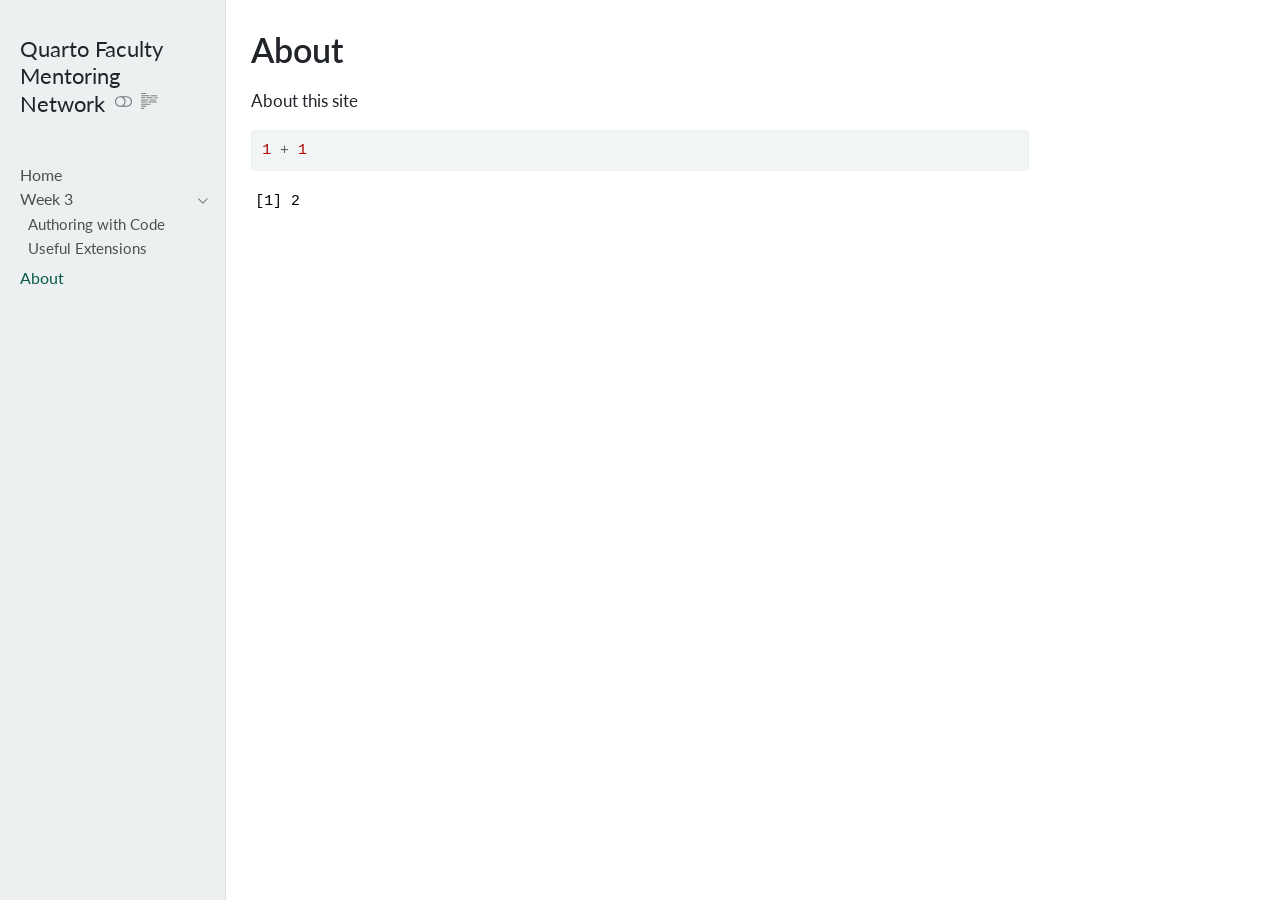
==== about.html @ bd03c97f "Built site for gh-pages" ====
<!DOCTYPE html>
<html xmlns="http://www.w3.org/1999/xhtml" lang="en" xml:lang="en"><head>

<meta charset="utf-8">
<meta name="generator" content="quarto-1.8.27">

<meta name="viewport" content="width=device-width, initial-scale=1.0, user-scalable=yes">


<title>About – Quarto Faculty Mentoring Network</title>
<style>
code{white-space: pre-wrap;}
span.smallcaps{font-variant: small-caps;}
div.columns{display: flex; gap: min(4vw, 1.5em);}
div.column{flex: auto; overflow-x: auto;}
div.hanging-indent{margin-left: 1.5em; text-indent: -1.5em;}
ul.task-list{list-style: none;}
ul.task-list li input[type="checkbox"] {
  width: 0.8em;
  margin: 0 0.8em 0.2em -1em; /* quarto-specific, see https://github.com/quarto-dev/quarto-cli/issues/4556 */ 
  vertical-align: middle;
}
/* CSS for syntax highlighting */
html { -webkit-text-size-adjust: 100%; }
pre > code.sourceCode { white-space: pre; position: relative; }
pre > code.sourceCode > span { display: inline-block; line-height: 1.25; }
pre > code.sourceCode > span:empty { height: 1.2em; }
.sourceCode { overflow: visible; }
code.sourceCode > span { color: inherit; text-decoration: inherit; }
div.sourceCode { margin: 1em 0; }
pre.sourceCode { margin: 0; }
@media screen {
div.sourceCode { overflow: auto; }
}
@media print {
pre > code.sourceCode { white-space: pre-wrap; }
pre > code.sourceCode > span { text-indent: -5em; padding-left: 5em; }
}
pre.numberSource code
  { counter-reset: source-line 0; }
pre.numberSource code > span
  { position: relative; left: -4em; counter-increment: source-line; }
pre.numberSource code > span > a:first-child::before
  { content: counter(source-line);
    position: relative; left: -1em; text-align: right; vertical-align: baseline;
    border: none; display: inline-block;
    -webkit-touch-callout: none; -webkit-user-select: none;
    -khtml-user-select: none; -moz-user-select: none;
    -ms-user-select: none; user-select: none;
    padding: 0 4px; width: 4em;
  }
pre.numberSource { margin-left: 3em;  padding-left: 4px; }
div.sourceCode
  {   }
@media screen {
pre > code.sourceCode > span > a:first-child::before { text-decoration: underline; }
}
</style>


<script src="site_libs/quarto-nav/quarto-nav.js"></script>
<script src="site_libs/quarto-nav/headroom.min.js"></script>
<script src="site_libs/clipboard/clipboard.min.js"></script>
<script src="site_libs/quarto-search/autocomplete.umd.js"></script>
<script src="site_libs/quarto-search/fuse.min.js"></script>
<script src="site_libs/quarto-search/quarto-search.js"></script>
<meta name="quarto:offset" content="./">
<script src="site_libs/quarto-html/quarto.js" type="module"></script>
<script src="site_libs/quarto-html/tabsets/tabsets.js" type="module"></script>
<script src="site_libs/quarto-html/axe/axe-check.js" type="module"></script>
<script src="site_libs/quarto-html/popper.min.js"></script>
<script src="site_libs/quarto-html/tippy.umd.min.js"></script>
<script src="site_libs/quarto-html/anchor.min.js"></script>
<link href="site_libs/quarto-html/tippy.css" rel="stylesheet">
<link href="site_libs/quarto-html/quarto-syntax-highlighting-ed96de9b727972fe78a7b5d16c58bf87.css" rel="stylesheet" class="quarto-color-scheme" id="quarto-text-highlighting-styles">
<link href="site_libs/quarto-html/quarto-syntax-highlighting-dark-4d9afe2b8d18ee9fa5d0d57b5ed4214d.css" rel="stylesheet" class="quarto-color-scheme quarto-color-alternate" id="quarto-text-highlighting-styles">
<script src="site_libs/bootstrap/bootstrap.min.js"></script>
<link href="site_libs/bootstrap/bootstrap-icons.css" rel="stylesheet">
<link href="site_libs/bootstrap/bootstrap-4d8b594121dd52e54118692cc759f5c0.min.css" rel="stylesheet" append-hash="true" class="quarto-color-scheme" id="quarto-bootstrap" data-mode="light">
<link href="site_libs/bootstrap/bootstrap-dark-567b30ad711c8693efb6495feb883fb3.min.css" rel="stylesheet" append-hash="true" class="quarto-color-scheme quarto-color-alternate" id="quarto-bootstrap" data-mode="dark">
<script id="quarto-search-options" type="application/json">{
  "location": "sidebar",
  "copy-button": false,
  "collapse-after": 3,
  "panel-placement": "start",
  "type": "textbox",
  "limit": 50,
  "keyboard-shortcut": [
    "f",
    "/",
    "s"
  ],
  "show-item-context": false,
  "language": {
    "search-no-results-text": "No results",
    "search-matching-documents-text": "matching documents",
    "search-copy-link-title": "Copy link to search",
    "search-hide-matches-text": "Hide additional matches",
    "search-more-match-text": "more match in this document",
    "search-more-matches-text": "more matches in this document",
    "search-clear-button-title": "Clear",
    "search-text-placeholder": "",
    "search-detached-cancel-button-title": "Cancel",
    "search-submit-button-title": "Submit",
    "search-label": "Search"
  }
}</script>


<link rel="stylesheet" href="styles.css">
</head>

<body class="nav-sidebar docked quarto-dark"><script id="quarto-html-before-body" type="application/javascript">
    const toggleBodyColorMode = (bsSheetEl) => {
      const mode = bsSheetEl.getAttribute("data-mode");
      const bodyEl = window.document.querySelector("body");
      if (mode === "dark") {
        bodyEl.classList.add("quarto-dark");
        bodyEl.classList.remove("quarto-light");
      } else {
        bodyEl.classList.add("quarto-light");
        bodyEl.classList.remove("quarto-dark");
      }
    }
    const toggleBodyColorPrimary = () => {
      const bsSheetEl = window.document.querySelector("link#quarto-bootstrap:not([rel=disabled-stylesheet])");
      if (bsSheetEl) {
        toggleBodyColorMode(bsSheetEl);
      }
    }
    const setColorSchemeToggle = (alternate) => {
      const toggles = window.document.querySelectorAll('.quarto-color-scheme-toggle');
      for (let i=0; i < toggles.length; i++) {
        const toggle = toggles[i];
        if (toggle) {
          if (alternate) {
            toggle.classList.add("alternate");
          } else {
            toggle.classList.remove("alternate");
          }
        }
      }
    };
    const toggleColorMode = (alternate) => {
      // Switch the stylesheets
      const primaryStylesheets = window.document.querySelectorAll('link.quarto-color-scheme:not(.quarto-color-alternate)');
      const alternateStylesheets = window.document.querySelectorAll('link.quarto-color-scheme.quarto-color-alternate');
      manageTransitions('#quarto-margin-sidebar .nav-link', false);
      if (alternate) {
        // note: dark is layered on light, we don't disable primary!
        enableStylesheet(alternateStylesheets);
        for (const sheetNode of alternateStylesheets) {
          if (sheetNode.id === "quarto-bootstrap") {
            toggleBodyColorMode(sheetNode);
          }
        }
      } else {
        disableStylesheet(alternateStylesheets);
        enableStylesheet(primaryStylesheets)
        toggleBodyColorPrimary();
      }
      manageTransitions('#quarto-margin-sidebar .nav-link', true);
      // Switch the toggles
      setColorSchemeToggle(alternate)
      // Hack to workaround the fact that safari doesn't
      // properly recolor the scrollbar when toggling (#1455)
      if (navigator.userAgent.indexOf('Safari') > 0 && navigator.userAgent.indexOf('Chrome') == -1) {
        manageTransitions("body", false);
        window.scrollTo(0, 1);
        setTimeout(() => {
          window.scrollTo(0, 0);
          manageTransitions("body", true);
        }, 40);
      }
    }
    const disableStylesheet = (stylesheets) => {
      for (let i=0; i < stylesheets.length; i++) {
        const stylesheet = stylesheets[i];
        stylesheet.rel = 'disabled-stylesheet';
      }
    }
    const enableStylesheet = (stylesheets) => {
      for (let i=0; i < stylesheets.length; i++) {
        const stylesheet = stylesheets[i];
        if(stylesheet.rel !== 'stylesheet') { // for Chrome, which will still FOUC without this check
          stylesheet.rel = 'stylesheet';
        }
      }
    }
    const manageTransitions = (selector, allowTransitions) => {
      const els = window.document.querySelectorAll(selector);
      for (let i=0; i < els.length; i++) {
        const el = els[i];
        if (allowTransitions) {
          el.classList.remove('notransition');
        } else {
          el.classList.add('notransition');
        }
      }
    }
    const isFileUrl = () => {
      return window.location.protocol === 'file:';
    }
    const hasAlternateSentinel = () => {
      let styleSentinel = getColorSchemeSentinel();
      if (styleSentinel !== null) {
        return styleSentinel === "alternate";
      } else {
        return false;
      }
    }
    const setStyleSentinel = (alternate) => {
      const value = alternate ? "alternate" : "default";
      if (!isFileUrl()) {
        window.localStorage.setItem("quarto-color-scheme", value);
      } else {
        localAlternateSentinel = value;
      }
    }
    const getColorSchemeSentinel = () => {
      if (!isFileUrl()) {
        const storageValue = window.localStorage.getItem("quarto-color-scheme");
        return storageValue != null ? storageValue : localAlternateSentinel;
      } else {
        return localAlternateSentinel;
      }
    }
    const toggleGiscusIfUsed = (isAlternate, darkModeDefault) => {
      const baseTheme = document.querySelector('#giscus-base-theme')?.value ?? 'light';
      const alternateTheme = document.querySelector('#giscus-alt-theme')?.value ?? 'dark';
      let newTheme = '';
      if(authorPrefersDark) {
        newTheme = isAlternate ? baseTheme : alternateTheme;
      } else {
        newTheme = isAlternate ? alternateTheme : baseTheme;
      }
      const changeGiscusTheme = () => {
        // From: https://github.com/giscus/giscus/issues/336
        const sendMessage = (message) => {
          const iframe = document.querySelector('iframe.giscus-frame');
          if (!iframe) return;
          iframe.contentWindow.postMessage({ giscus: message }, 'https://giscus.app');
        }
        sendMessage({
          setConfig: {
            theme: newTheme
          }
        });
      }
      const isGiscussLoaded = window.document.querySelector('iframe.giscus-frame') !== null;
      if (isGiscussLoaded) {
        changeGiscusTheme();
      }
    };
    const authorPrefersDark = true;
    const queryPrefersDark = window.matchMedia('(prefers-color-scheme: dark)');
    const darkModeDefault = queryPrefersDark.matches;
    let localAlternateSentinel = darkModeDefault ? 'alternate' : 'default';
    // Dark / light mode switch
    window.quartoToggleColorScheme = () => {
      // Read the current dark / light value
      let toAlternate = !hasAlternateSentinel();
      toggleColorMode(toAlternate);
      setStyleSentinel(toAlternate);
      toggleGiscusIfUsed(toAlternate, darkModeDefault);
      window.dispatchEvent(new Event('resize'));
    };
    queryPrefersDark.addEventListener("change", e => {
      if(window.localStorage.getItem("quarto-color-scheme") !== null)
        return;
      const alternate = e.matches
      toggleColorMode(alternate);
      localAlternateSentinel = e.matches ? 'alternate' : 'default'; // this is used alongside local storage!
      toggleGiscusIfUsed(alternate, darkModeDefault);
    });
    // Switch to dark mode if need be
    if (hasAlternateSentinel()) {
      toggleColorMode(true);
    } else {
      toggleColorMode(false);
    }
  </script>

<div id="quarto-search-results"></div>
  <header id="quarto-header" class="headroom fixed-top">
  <nav class="quarto-secondary-nav">
    <div class="container-fluid d-flex">
      <button type="button" class="quarto-btn-toggle btn" data-bs-toggle="collapse" role="button" data-bs-target=".quarto-sidebar-collapse-item" aria-controls="quarto-sidebar" aria-expanded="false" aria-label="Toggle sidebar navigation" onclick="if (window.quartoToggleHeadroom) { window.quartoToggleHeadroom(); }">
        <i class="bi bi-layout-text-sidebar-reverse"></i>
      </button>
        <nav class="quarto-page-breadcrumbs" aria-label="breadcrumb"><ol class="breadcrumb"><li class="breadcrumb-item"><a href="./about.html">About</a></li></ol></nav>
        <a class="flex-grow-1" role="navigation" data-bs-toggle="collapse" data-bs-target=".quarto-sidebar-collapse-item" aria-controls="quarto-sidebar" aria-expanded="false" aria-label="Toggle sidebar navigation" onclick="if (window.quartoToggleHeadroom) { window.quartoToggleHeadroom(); }">      
        </a>
      <button type="button" class="btn quarto-search-button" aria-label="Search" onclick="window.quartoOpenSearch();">
        <i class="bi bi-search"></i>
      </button>
    </div>
  </nav>
</header>
<!-- content -->
<div id="quarto-content" class="quarto-container page-columns page-rows-contents page-layout-article">
<!-- sidebar -->
  <nav id="quarto-sidebar" class="sidebar collapse collapse-horizontal quarto-sidebar-collapse-item sidebar-navigation docked overflow-auto">
    <div class="pt-lg-2 mt-2 text-left sidebar-header">
    <div class="sidebar-title mb-0 py-0">
      <a href="./">Quarto Faculty Mentoring Network</a> 
        <div class="sidebar-tools-main">
  <a href="" class="quarto-color-scheme-toggle quarto-navigation-tool  px-1" onclick="window.quartoToggleColorScheme(); return false;" title="Toggle dark mode"><i class="bi"></i></a>
  <a href="" class="quarto-reader-toggle quarto-navigation-tool px-1" onclick="window.quartoToggleReader(); return false;" title="Toggle reader mode">
  <div class="quarto-reader-toggle-btn">
  <i class="bi"></i>
  </div>
</a>
</div>
    </div>
      </div>
        <div class="mt-2 flex-shrink-0 align-items-center">
        <div class="sidebar-search">
        <div id="quarto-search" class="" title="Search"></div>
        </div>
        </div>
    <div class="sidebar-menu-container"> 
    <ul class="list-unstyled mt-1">
        <li class="sidebar-item">
  <div class="sidebar-item-container"> 
  <a href="./index.html" class="sidebar-item-text sidebar-link">
 <span class="menu-text">Home</span></a>
  </div>
</li>
        <li class="sidebar-item sidebar-item-section">
      <div class="sidebar-item-container"> 
            <a class="sidebar-item-text sidebar-link text-start" data-bs-toggle="collapse" data-bs-target="#quarto-sidebar-section-1" role="navigation" aria-expanded="true">
 <span class="menu-text">Week 3</span></a>
          <a class="sidebar-item-toggle text-start" data-bs-toggle="collapse" data-bs-target="#quarto-sidebar-section-1" role="navigation" aria-expanded="true" aria-label="Toggle section">
            <i class="bi bi-chevron-right ms-2"></i>
          </a> 
      </div>
      <ul id="quarto-sidebar-section-1" class="collapse list-unstyled sidebar-section depth1 show">  
          <li class="sidebar-item">
  <div class="sidebar-item-container"> 
  <a href="./authoring_code.html" class="sidebar-item-text sidebar-link">
 <span class="menu-text">Authoring with Code</span></a>
  </div>
</li>
          <li class="sidebar-item">
  <div class="sidebar-item-container"> 
  <a href="./extensions.html" class="sidebar-item-text sidebar-link">
 <span class="menu-text">Useful Extensions</span></a>
  </div>
</li>
      </ul>
  </li>
        <li class="sidebar-item">
  <div class="sidebar-item-container"> 
  <a href="./about.html" class="sidebar-item-text sidebar-link active">
 <span class="menu-text">About</span></a>
  </div>
</li>
    </ul>
    </div>
</nav>
<div id="quarto-sidebar-glass" class="quarto-sidebar-collapse-item" data-bs-toggle="collapse" data-bs-target=".quarto-sidebar-collapse-item"></div>
<!-- margin-sidebar -->
    <div id="quarto-margin-sidebar" class="sidebar margin-sidebar zindex-bottom">
        
    </div>
<!-- main -->
<main class="content" id="quarto-document-content">


<header id="title-block-header" class="quarto-title-block default">
<div class="quarto-title">
<h1 class="title">About</h1>
</div>



<div class="quarto-title-meta">

    
  
    
  </div>
  


</header>


<p>About this site</p>
<div class="cell">
<div class="code-copy-outer-scaffold"><div class="sourceCode cell-code" id="cb1"><pre class="sourceCode r code-with-copy"><code class="sourceCode r"><span id="cb1-1"><a href="#cb1-1" aria-hidden="true" tabindex="-1"></a><span class="dv">1</span> <span class="sc">+</span> <span class="dv">1</span></span></code></pre></div><button title="Copy to Clipboard" class="code-copy-button"><i class="bi"></i></button></div>
<div class="cell-output cell-output-stdout">
<pre><code>[1] 2</code></pre>
</div>
</div>



</main> <!-- /main -->
<script id="quarto-html-after-body" type="application/javascript">
  window.document.addEventListener("DOMContentLoaded", function (event) {
    // Ensure there is a toggle, if there isn't float one in the top right
    if (window.document.querySelector('.quarto-color-scheme-toggle') === null) {
      const a = window.document.createElement('a');
      a.classList.add('top-right');
      a.classList.add('quarto-color-scheme-toggle');
      a.href = "";
      a.onclick = function() { try { window.quartoToggleColorScheme(); } catch {} return false; };
      const i = window.document.createElement("i");
      i.classList.add('bi');
      a.appendChild(i);
      window.document.body.appendChild(a);
    }
    setColorSchemeToggle(hasAlternateSentinel())
    const icon = "";
    const anchorJS = new window.AnchorJS();
    anchorJS.options = {
      placement: 'right',
      icon: icon
    };
    anchorJS.add('.anchored');
    const isCodeAnnotation = (el) => {
      for (const clz of el.classList) {
        if (clz.startsWith('code-annotation-')) {                     
          return true;
        }
      }
      return false;
    }
    const onCopySuccess = function(e) {
      // button target
      const button = e.trigger;
      // don't keep focus
      button.blur();
      // flash "checked"
      button.classList.add('code-copy-button-checked');
      var currentTitle = button.getAttribute("title");
      button.setAttribute("title", "Copied!");
      let tooltip;
      if (window.bootstrap) {
        button.setAttribute("data-bs-toggle", "tooltip");
        button.setAttribute("data-bs-placement", "left");
        button.setAttribute("data-bs-title", "Copied!");
        tooltip = new bootstrap.Tooltip(button, 
          { trigger: "manual", 
            customClass: "code-copy-button-tooltip",
            offset: [0, -8]});
        tooltip.show();    
      }
      setTimeout(function() {
        if (tooltip) {
          tooltip.hide();
          button.removeAttribute("data-bs-title");
          button.removeAttribute("data-bs-toggle");
          button.removeAttribute("data-bs-placement");
        }
        button.setAttribute("title", currentTitle);
        button.classList.remove('code-copy-button-checked');
      }, 1000);
      // clear code selection
      e.clearSelection();
    }
    const getTextToCopy = function(trigger) {
      const outerScaffold = trigger.parentElement.cloneNode(true);
      const codeEl = outerScaffold.querySelector('code');
      for (const childEl of codeEl.children) {
        if (isCodeAnnotation(childEl)) {
          childEl.remove();
        }
      }
      return codeEl.innerText;
    }
    const clipboard = new window.ClipboardJS('.code-copy-button:not([data-in-quarto-modal])', {
      text: getTextToCopy
    });
    clipboard.on('success', onCopySuccess);
    if (window.document.getElementById('quarto-embedded-source-code-modal')) {
      const clipboardModal = new window.ClipboardJS('.code-copy-button[data-in-quarto-modal]', {
        text: getTextToCopy,
        container: window.document.getElementById('quarto-embedded-source-code-modal')
      });
      clipboardModal.on('success', onCopySuccess);
    }
      var localhostRegex = new RegExp(/^(?:http|https):\/\/localhost\:?[0-9]*\//);
      var mailtoRegex = new RegExp(/^mailto:/);
        var filterRegex = new RegExp("https:\/\/mdlama\.github\.io\/quartofmn\/");
      var isInternal = (href) => {
          return filterRegex.test(href) || localhostRegex.test(href) || mailtoRegex.test(href);
      }
      // Inspect non-navigation links and adorn them if external
     var links = window.document.querySelectorAll('a[href]:not(.nav-link):not(.navbar-brand):not(.toc-action):not(.sidebar-link):not(.sidebar-item-toggle):not(.pagination-link):not(.no-external):not([aria-hidden]):not(.dropdown-item):not(.quarto-navigation-tool):not(.about-link)');
      for (var i=0; i<links.length; i++) {
        const link = links[i];
        if (!isInternal(link.href)) {
          // undo the damage that might have been done by quarto-nav.js in the case of
          // links that we want to consider external
          if (link.dataset.originalHref !== undefined) {
            link.href = link.dataset.originalHref;
          }
        }
      }
    function tippyHover(el, contentFn, onTriggerFn, onUntriggerFn) {
      const config = {
        allowHTML: true,
        maxWidth: 500,
        delay: 100,
        arrow: false,
        appendTo: function(el) {
            return el.parentElement;
        },
        interactive: true,
        interactiveBorder: 10,
        theme: 'quarto',
        placement: 'bottom-start',
      };
      if (contentFn) {
        config.content = contentFn;
      }
      if (onTriggerFn) {
        config.onTrigger = onTriggerFn;
      }
      if (onUntriggerFn) {
        config.onUntrigger = onUntriggerFn;
      }
      window.tippy(el, config); 
    }
    const noterefs = window.document.querySelectorAll('a[role="doc-noteref"]');
    for (var i=0; i<noterefs.length; i++) {
      const ref = noterefs[i];
      tippyHover(ref, function() {
        // use id or data attribute instead here
        let href = ref.getAttribute('data-footnote-href') || ref.getAttribute('href');
        try { href = new URL(href).hash; } catch {}
        const id = href.replace(/^#\/?/, "");
        const note = window.document.getElementById(id);
        if (note) {
          return note.innerHTML;
        } else {
          return "";
        }
      });
    }
    const xrefs = window.document.querySelectorAll('a.quarto-xref');
    const processXRef = (id, note) => {
      // Strip column container classes
      const stripColumnClz = (el) => {
        el.classList.remove("page-full", "page-columns");
        if (el.children) {
          for (const child of el.children) {
            stripColumnClz(child);
          }
        }
      }
      stripColumnClz(note)
      if (id === null || id.startsWith('sec-')) {
        // Special case sections, only their first couple elements
        const container = document.createElement("div");
        if (note.children && note.children.length > 2) {
          container.appendChild(note.children[0].cloneNode(true));
          for (let i = 1; i < note.children.length; i++) {
            const child = note.children[i];
            if (child.tagName === "P" && child.innerText === "") {
              continue;
            } else {
              container.appendChild(child.cloneNode(true));
              break;
            }
          }
          if (window.Quarto?.typesetMath) {
            window.Quarto.typesetMath(container);
          }
          return container.innerHTML
        } else {
          if (window.Quarto?.typesetMath) {
            window.Quarto.typesetMath(note);
          }
          return note.innerHTML;
        }
      } else {
        // Remove any anchor links if they are present
        const anchorLink = note.querySelector('a.anchorjs-link');
        if (anchorLink) {
          anchorLink.remove();
        }
        if (window.Quarto?.typesetMath) {
          window.Quarto.typesetMath(note);
        }
        if (note.classList.contains("callout")) {
          return note.outerHTML;
        } else {
          return note.innerHTML;
        }
      }
    }
    for (var i=0; i<xrefs.length; i++) {
      const xref = xrefs[i];
      tippyHover(xref, undefined, function(instance) {
        instance.disable();
        let url = xref.getAttribute('href');
        let hash = undefined; 
        if (url.startsWith('#')) {
          hash = url;
        } else {
          try { hash = new URL(url).hash; } catch {}
        }
        if (hash) {
          const id = hash.replace(/^#\/?/, "");
          const note = window.document.getElementById(id);
          if (note !== null) {
            try {
              const html = processXRef(id, note.cloneNode(true));
              instance.setContent(html);
            } finally {
              instance.enable();
              instance.show();
            }
          } else {
            // See if we can fetch this
            fetch(url.split('#')[0])
            .then(res => res.text())
            .then(html => {
              const parser = new DOMParser();
              const htmlDoc = parser.parseFromString(html, "text/html");
              const note = htmlDoc.getElementById(id);
              if (note !== null) {
                const html = processXRef(id, note);
                instance.setContent(html);
              } 
            }).finally(() => {
              instance.enable();
              instance.show();
            });
          }
        } else {
          // See if we can fetch a full url (with no hash to target)
          // This is a special case and we should probably do some content thinning / targeting
          fetch(url)
          .then(res => res.text())
          .then(html => {
            const parser = new DOMParser();
            const htmlDoc = parser.parseFromString(html, "text/html");
            const note = htmlDoc.querySelector('main.content');
            if (note !== null) {
              // This should only happen for chapter cross references
              // (since there is no id in the URL)
              // remove the first header
              if (note.children.length > 0 && note.children[0].tagName === "HEADER") {
                note.children[0].remove();
              }
              const html = processXRef(null, note);
              instance.setContent(html);
            } 
          }).finally(() => {
            instance.enable();
            instance.show();
          });
        }
      }, function(instance) {
      });
    }
        let selectedAnnoteEl;
        const selectorForAnnotation = ( cell, annotation) => {
          let cellAttr = 'data-code-cell="' + cell + '"';
          let lineAttr = 'data-code-annotation="' +  annotation + '"';
          const selector = 'span[' + cellAttr + '][' + lineAttr + ']';
          return selector;
        }
        const selectCodeLines = (annoteEl) => {
          const doc = window.document;
          const targetCell = annoteEl.getAttribute("data-target-cell");
          const targetAnnotation = annoteEl.getAttribute("data-target-annotation");
          const annoteSpan = window.document.querySelector(selectorForAnnotation(targetCell, targetAnnotation));
          const lines = annoteSpan.getAttribute("data-code-lines").split(",");
          const lineIds = lines.map((line) => {
            return targetCell + "-" + line;
          })
          let top = null;
          let height = null;
          let parent = null;
          if (lineIds.length > 0) {
              //compute the position of the single el (top and bottom and make a div)
              const el = window.document.getElementById(lineIds[0]);
              top = el.offsetTop;
              height = el.offsetHeight;
              parent = el.parentElement.parentElement;
            if (lineIds.length > 1) {
              const lastEl = window.document.getElementById(lineIds[lineIds.length - 1]);
              const bottom = lastEl.offsetTop + lastEl.offsetHeight;
              height = bottom - top;
            }
            if (top !== null && height !== null && parent !== null) {
              // cook up a div (if necessary) and position it 
              let div = window.document.getElementById("code-annotation-line-highlight");
              if (div === null) {
                div = window.document.createElement("div");
                div.setAttribute("id", "code-annotation-line-highlight");
                div.style.position = 'absolute';
                parent.appendChild(div);
              }
              div.style.top = top - 2 + "px";
              div.style.height = height + 4 + "px";
              div.style.left = 0;
              let gutterDiv = window.document.getElementById("code-annotation-line-highlight-gutter");
              if (gutterDiv === null) {
                gutterDiv = window.document.createElement("div");
                gutterDiv.setAttribute("id", "code-annotation-line-highlight-gutter");
                gutterDiv.style.position = 'absolute';
                const codeCell = window.document.getElementById(targetCell);
                const gutter = codeCell.querySelector('.code-annotation-gutter');
                gutter.appendChild(gutterDiv);
              }
              gutterDiv.style.top = top - 2 + "px";
              gutterDiv.style.height = height + 4 + "px";
            }
            selectedAnnoteEl = annoteEl;
          }
        };
        const unselectCodeLines = () => {
          const elementsIds = ["code-annotation-line-highlight", "code-annotation-line-highlight-gutter"];
          elementsIds.forEach((elId) => {
            const div = window.document.getElementById(elId);
            if (div) {
              div.remove();
            }
          });
          selectedAnnoteEl = undefined;
        };
          // Handle positioning of the toggle
      window.addEventListener(
        "resize",
        throttle(() => {
          elRect = undefined;
          if (selectedAnnoteEl) {
            selectCodeLines(selectedAnnoteEl);
          }
        }, 10)
      );
      function throttle(fn, ms) {
      let throttle = false;
      let timer;
        return (...args) => {
          if(!throttle) { // first call gets through
              fn.apply(this, args);
              throttle = true;
          } else { // all the others get throttled
              if(timer) clearTimeout(timer); // cancel #2
              timer = setTimeout(() => {
                fn.apply(this, args);
                timer = throttle = false;
              }, ms);
          }
        };
      }
        // Attach click handler to the DT
        const annoteDls = window.document.querySelectorAll('dt[data-target-cell]');
        for (const annoteDlNode of annoteDls) {
          annoteDlNode.addEventListener('click', (event) => {
            const clickedEl = event.target;
            if (clickedEl !== selectedAnnoteEl) {
              unselectCodeLines();
              const activeEl = window.document.querySelector('dt[data-target-cell].code-annotation-active');
              if (activeEl) {
                activeEl.classList.remove('code-annotation-active');
              }
              selectCodeLines(clickedEl);
              clickedEl.classList.add('code-annotation-active');
            } else {
              // Unselect the line
              unselectCodeLines();
              clickedEl.classList.remove('code-annotation-active');
            }
          });
        }
    const findCites = (el) => {
      const parentEl = el.parentElement;
      if (parentEl) {
        const cites = parentEl.dataset.cites;
        if (cites) {
          return {
            el,
            cites: cites.split(' ')
          };
        } else {
          return findCites(el.parentElement)
        }
      } else {
        return undefined;
      }
    };
    var bibliorefs = window.document.querySelectorAll('a[role="doc-biblioref"]');
    for (var i=0; i<bibliorefs.length; i++) {
      const ref = bibliorefs[i];
      const citeInfo = findCites(ref);
      if (citeInfo) {
        tippyHover(citeInfo.el, function() {
          var popup = window.document.createElement('div');
          citeInfo.cites.forEach(function(cite) {
            var citeDiv = window.document.createElement('div');
            citeDiv.classList.add('hanging-indent');
            citeDiv.classList.add('csl-entry');
            var biblioDiv = window.document.getElementById('ref-' + cite);
            if (biblioDiv) {
              citeDiv.innerHTML = biblioDiv.innerHTML;
            }
            popup.appendChild(citeDiv);
          });
          return popup.innerHTML;
        });
      }
    }
  });
  </script>
</div> <!-- /content -->




</body></html>
---- site_libs/quarto-html/tippy.css ----
.tippy-box[data-animation=fade][data-state=hidden]{opacity:0}[data-tippy-root]{max-width:calc(100vw - 10px)}.tippy-box{position:relative;background-color:#333;color:#fff;border-radius:4px;font-size:14px;line-height:1.4;white-space:normal;outline:0;transition-property:transform,visibility,opacity}.tippy-box[data-placement^=top]>.tippy-arrow{bottom:0}.tippy-box[data-placement^=top]>.tippy-arrow:before{bottom:-7px;left:0;border-width:8px 8px 0;border-top-color:initial;transform-origin:center top}.tippy-box[data-placement^=bottom]>.tippy-arrow{top:0}.tippy-box[data-placement^=bottom]>.tippy-arrow:before{top:-7px;left:0;border-width:0 8px 8px;border-bottom-color:initial;transform-origin:center bottom}.tippy-box[data-placement^=left]>.tippy-arrow{right:0}.tippy-box[data-placement^=left]>.tippy-arrow:before{border-width:8px 0 8px 8px;border-left-color:initial;right:-7px;transform-origin:center left}.tippy-box[data-placement^=right]>.tippy-arrow{left:0}.tippy-box[data-placement^=right]>.tippy-arrow:before{left:-7px;border-width:8px 8px 8px 0;border-right-color:initial;transform-origin:center right}.tippy-box[data-inertia][data-state=visible]{transition-timing-function:cubic-bezier(.54,1.5,.38,1.11)}.tippy-arrow{width:16px;height:16px;color:#333}.tippy-arrow:before{content:"";position:absolute;border-color:transparent;border-style:solid}.tippy-content{position:relative;padding:5px 9px;z-index:1}
---- site_libs/quarto-html/quarto-syntax-highlighting-ed96de9b727972fe78a7b5d16c58bf87.css ----
/* quarto syntax highlight colors */
:root {
  --quarto-hl-ot-color: #003B4F;
  --quarto-hl-at-color: #657422;
  --quarto-hl-ss-color: #20794D;
  --quarto-hl-an-color: #5E5E5E;
  --quarto-hl-fu-color: #4758AB;
  --quarto-hl-st-color: #20794D;
  --quarto-hl-cf-color: #003B4F;
  --quarto-hl-op-color: #5E5E5E;
  --quarto-hl-er-color: #AD0000;
  --quarto-hl-bn-color: #AD0000;
  --quarto-hl-al-color: #AD0000;
  --quarto-hl-va-color: #111111;
  --quarto-hl-bu-color: inherit;
  --quarto-hl-ex-color: inherit;
  --quarto-hl-pp-color: #AD0000;
  --quarto-hl-in-color: #5E5E5E;
  --quarto-hl-vs-color: #20794D;
  --quarto-hl-wa-color: #5E5E5E;
  --quarto-hl-do-color: #5E5E5E;
  --quarto-hl-im-color: #00769E;
  --quarto-hl-ch-color: #20794D;
  --quarto-hl-dt-color: #AD0000;
  --quarto-hl-fl-color: #AD0000;
  --quarto-hl-co-color: #5E5E5E;
  --quarto-hl-cv-color: #5E5E5E;
  --quarto-hl-cn-color: #8f5902;
  --quarto-hl-sc-color: #5E5E5E;
  --quarto-hl-dv-color: #AD0000;
  --quarto-hl-kw-color: #003B4F;
}

/* other quarto variables */
:root {
  --quarto-font-monospace: SFMono-Regular, Menlo, Monaco, Consolas, "Liberation Mono", "Courier New", monospace;
}

/* syntax highlight based on Pandoc's rules */
pre > code.sourceCode > span {
  color: #003B4F;
}

code.sourceCode > span {
  color: #003B4F;
}

div.sourceCode,
div.sourceCode pre.sourceCode {
  color: #003B4F;
}

/* Normal */
code span {
  color: #003B4F;
}

/* Alert */
code span.al {
  color: #AD0000;
  font-style: inherit;
}

/* Annotation */
code span.an {
  color: #5E5E5E;
  font-style: inherit;
}

/* Attribute */
code span.at {
  color: #657422;
  font-style: inherit;
}

/* BaseN */
code span.bn {
  color: #AD0000;
  font-style: inherit;
}

/* BuiltIn */
code span.bu {
  font-style: inherit;
}

/* ControlFlow */
code span.cf {
  color: #003B4F;
  font-weight: bold;
  font-style: inherit;
}

/* Char */
code span.ch {
  color: #20794D;
  font-style: inherit;
}

/* Constant */
code span.cn {
  color: #8f5902;
  font-style: inherit;
}

/* Comment */
code span.co {
  color: #5E5E5E;
  font-style: inherit;
}

/* CommentVar */
code span.cv {
  color: #5E5E5E;
  font-style: italic;
}

/* Documentation */
code span.do {
  color: #5E5E5E;
  font-style: italic;
}

/* DataType */
code span.dt {
  color: #AD0000;
  font-style: inherit;
}

/* DecVal */
code span.dv {
  color: #AD0000;
  font-style: inherit;
}

/* Error */
code span.er {
  color: #AD0000;
  font-style: inherit;
}

/* Extension */
code span.ex {
  font-style: inherit;
}

/* Float */
code span.fl {
  color: #AD0000;
  font-style: inherit;
}

/* Function */
code span.fu {
  color: #4758AB;
  font-style: inherit;
}

/* Import */
code span.im {
  color: #00769E;
  font-style: inherit;
}

/* Information */
code span.in {
  color: #5E5E5E;
  font-style: inherit;
}

/* Keyword */
code span.kw {
  color: #003B4F;
  font-weight: bold;
  font-style: inherit;
}

/* Operator */
code span.op {
  color: #5E5E5E;
  font-style: inherit;
}

/* Other */
code span.ot {
  color: #003B4F;
  font-style: inherit;
}

/* Preprocessor */
code span.pp {
  color: #AD0000;
  font-style: inherit;
}

/* SpecialChar */
code span.sc {
  color: #5E5E5E;
  font-style: inherit;
}

/* SpecialString */
code span.ss {
  color: #20794D;
  font-style: inherit;
}

/* String */
code span.st {
  color: #20794D;
  font-style: inherit;
}

/* Variable */
code span.va {
  color: #111111;
  font-style: inherit;
}

/* VerbatimString */
code span.vs {
  color: #20794D;
  font-style: inherit;
}

/* Warning */
code span.wa {
  color: #5E5E5E;
  font-style: italic;
}

.prevent-inlining {
  content: "</";
}

/*# sourceMappingURL=0920dd6d7437995b8cdf7429764427b1.css.map */
---- site_libs/quarto-html/quarto-syntax-highlighting-dark-4d9afe2b8d18ee9fa5d0d57b5ed4214d.css ----
/* quarto syntax highlight colors */
:root {
  --quarto-hl-al-color: #f07178;
  --quarto-hl-an-color: #d4d0ab;
  --quarto-hl-at-color: #00e0e0;
  --quarto-hl-bn-color: #d4d0ab;
  --quarto-hl-bu-color: #abe338;
  --quarto-hl-ch-color: #abe338;
  --quarto-hl-co-color: #f8f8f2;
  --quarto-hl-cv-color: #ffd700;
  --quarto-hl-cn-color: #ffd700;
  --quarto-hl-cf-color: #ffa07a;
  --quarto-hl-dt-color: #ffa07a;
  --quarto-hl-dv-color: #d4d0ab;
  --quarto-hl-do-color: #f8f8f2;
  --quarto-hl-er-color: #f07178;
  --quarto-hl-ex-color: #00e0e0;
  --quarto-hl-fl-color: #d4d0ab;
  --quarto-hl-fu-color: #ffa07a;
  --quarto-hl-im-color: #abe338;
  --quarto-hl-in-color: #d4d0ab;
  --quarto-hl-kw-color: #ffa07a;
  --quarto-hl-op-color: #ffa07a;
  --quarto-hl-ot-color: #00e0e0;
  --quarto-hl-pp-color: #dcc6e0;
  --quarto-hl-re-color: #00e0e0;
  --quarto-hl-sc-color: #abe338;
  --quarto-hl-ss-color: #abe338;
  --quarto-hl-st-color: #abe338;
  --quarto-hl-va-color: #00e0e0;
  --quarto-hl-vs-color: #abe338;
  --quarto-hl-wa-color: #dcc6e0;
}

/* other quarto variables */
:root {
  --quarto-font-monospace: SFMono-Regular, Menlo, Monaco, Consolas, "Liberation Mono", "Courier New", monospace;
}

/* syntax highlight based on Pandoc's rules */
pre > code.sourceCode > span {
  color: #f8f8f2;
}

code.sourceCode > span {
  color: #f8f8f2;
}

div.sourceCode,
div.sourceCode pre.sourceCode {
  color: #f8f8f2;
}

/* Normal */
code span {
  color: #f8f8f2;
}

/* Alert */
code span.al {
  color: #f07178;
}

/* Annotation */
code span.an {
  color: #d4d0ab;
}

/* Attribute */
code span.at {
  color: #00e0e0;
}

/* BaseN */
code span.bn {
  color: #d4d0ab;
}

/* BuiltIn */
code span.bu {
  color: #abe338;
}

/* ControlFlow */
code span.cf {
  font-weight: bold;
  color: #ffa07a;
}

/* Char */
code span.ch {
  color: #abe338;
}

/* Constant */
code span.cn {
  color: #ffd700;
}

/* Comment */
code span.co {
  font-style: italic;
  color: #f8f8f2;
}

/* CommentVar */
code span.cv {
  color: #ffd700;
}

/* Documentation */
code span.do {
  color: #f8f8f2;
}

/* DataType */
code span.dt {
  color: #ffa07a;
}

/* DecVal */
code span.dv {
  color: #d4d0ab;
}

/* Error */
code span.er {
  color: #f07178;
  text-decoration: underline;
}

/* Extension */
code span.ex {
  font-weight: bold;
  color: #00e0e0;
}

/* Float */
code span.fl {
  color: #d4d0ab;
}

/* Function */
code span.fu {
  color: #ffa07a;
}

/* Import */
code span.im {
  color: #abe338;
}

/* Information */
code span.in {
  color: #d4d0ab;
}

/* Keyword */
code span.kw {
  font-weight: bold;
  color: #ffa07a;
}

/* Operator */
code span.op {
  color: #ffa07a;
}

/* Other */
code span.ot {
  color: #00e0e0;
}

/* Preprocessor */
code span.pp {
  color: #dcc6e0;
}

/* RegionMarker */
code span.re {
  background-color: #f8f8f2;
  color: #00e0e0;
}

/* SpecialChar */
code span.sc {
  color: #abe338;
}

/* SpecialString */
code span.ss {
  color: #abe338;
}

/* String */
code span.st {
  color: #abe338;
}

/* Variable */
code span.va {
  color: #00e0e0;
}

/* VerbatimString */
code span.vs {
  color: #abe338;
}

/* Warning */
code span.wa {
  color: #dcc6e0;
}

.prevent-inlining {
  content: "</";
}

/*# sourceMappingURL=86edf53ecdff796acf02dbceed379426.css.map */
---- styles.css ----
/* css styles */
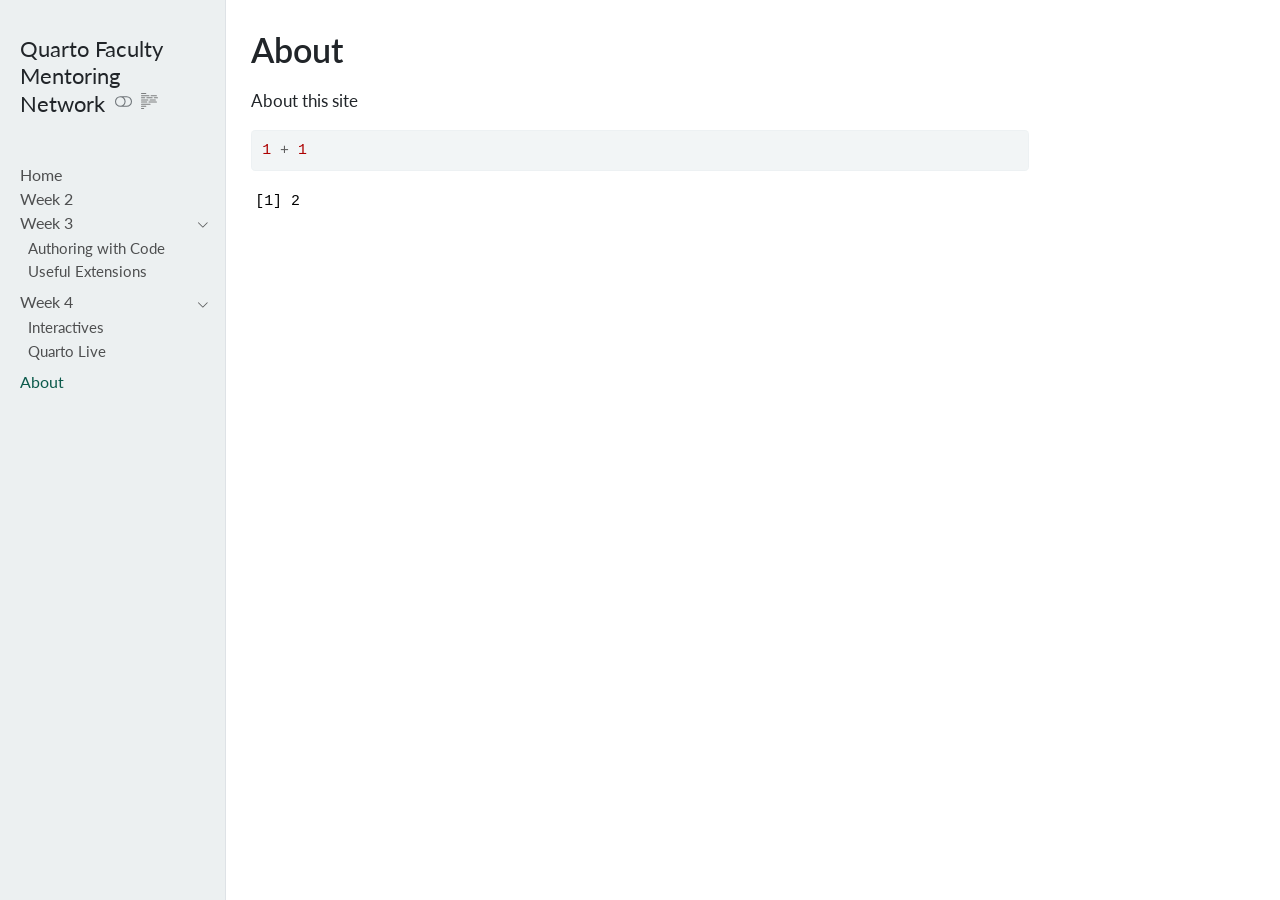
==== commit 42fdd9a2: "Built site for gh-pages" ====
--- a/about.html
+++ b/about.html
@@ -105,6 +105,14 @@
     "search-label": "Search"
   }
 }</script>
+<script async="" src="https://hypothes.is/embed.js"></script>
+<script>
+  window.document.addEventListener("DOMContentLoaded", function (_event) {
+    document.body.classList.add('hypothesis-enabled');
+  });
+</script>
+<link href="site_libs/pagedtable-1.1/css/pagedtable.css" rel="stylesheet">
+<script src="site_libs/pagedtable-1.1/js/pagedtable.js"></script>
 
 
 <link rel="stylesheet" href="styles.css">
@@ -327,6 +335,12 @@
  <span class="menu-text">Home</span></a>
   </div>
 </li>
+        <li class="sidebar-item">
+  <div class="sidebar-item-container"> 
+  <a href="./authoring.html" class="sidebar-item-text sidebar-link">
+ <span class="menu-text">Week 2</span></a>
+  </div>
+</li>
         <li class="sidebar-item sidebar-item-section">
       <div class="sidebar-item-container"> 
             <a class="sidebar-item-text sidebar-link text-start" data-bs-toggle="collapse" data-bs-target="#quarto-sidebar-section-1" role="navigation" aria-expanded="true">
@@ -346,6 +360,29 @@
   <div class="sidebar-item-container"> 
   <a href="./extensions.html" class="sidebar-item-text sidebar-link">
  <span class="menu-text">Useful Extensions</span></a>
+  </div>
+</li>
+      </ul>
+  </li>
+        <li class="sidebar-item sidebar-item-section">
+      <div class="sidebar-item-container"> 
+            <a class="sidebar-item-text sidebar-link text-start" data-bs-toggle="collapse" data-bs-target="#quarto-sidebar-section-2" role="navigation" aria-expanded="true">
+ <span class="menu-text">Week 4</span></a>
+          <a class="sidebar-item-toggle text-start" data-bs-toggle="collapse" data-bs-target="#quarto-sidebar-section-2" role="navigation" aria-expanded="true" aria-label="Toggle section">
+            <i class="bi bi-chevron-right ms-2"></i>
+          </a> 
+      </div>
+      <ul id="quarto-sidebar-section-2" class="collapse list-unstyled sidebar-section depth1 show">  
+          <li class="sidebar-item">
+  <div class="sidebar-item-container"> 
+  <a href="./interactives.html" class="sidebar-item-text sidebar-link">
+ <span class="menu-text">Interactives</span></a>
+  </div>
+</li>
+          <li class="sidebar-item">
+  <div class="sidebar-item-container"> 
+  <a href="./quarto_live.html" class="sidebar-item-text sidebar-link">
+ <span class="menu-text">Quarto Live</span></a>
   </div>
 </li>
       </ul>
@@ -811,6 +848,38 @@
     }
   });
   </script>
+<input type="hidden" id="giscus-base-theme" value="dark">
+<input type="hidden" id="giscus-alt-theme" value="light">
+<script>
+  function loadGiscus() {
+    // Function to get the theme based on body class
+    const getTheme = () => {
+      let baseTheme = document.getElementById('giscus-base-theme').value;
+      let altTheme = document.getElementById('giscus-alt-theme').value;
+      if (authorPrefersDark) {
+          [baseTheme, altTheme] = [altTheme, baseTheme];
+      }
+      return document.body.classList.contains('quarto-dark') ? altTheme : baseTheme;
+    };
+    const script = document.createElement("script");
+    script.src = "https://giscus.app/client.js";
+    script.async = true;
+    script.dataset.repo = "mdlama/quartofmn";
+    script.dataset.repoId = "R_kgDORgEd_g";
+    script.dataset.category = "General";
+    script.dataset.categoryId = "DIC_kwDORgEd_s4C4vjc";
+    script.dataset.mapping = "title";
+    script.dataset.reactionsEnabled = "1";
+    script.dataset.emitMetadata = "0";
+    script.dataset.inputPosition = "top";
+    script.dataset.theme = getTheme();
+    script.dataset.lang = "en";
+    script.crossOrigin = "anonymous";
+    // Append the script to the desired div instead of at the end of the body
+    document.getElementById("quarto-content").appendChild(script);
+  }
+  loadGiscus();
+</script>
 </div> <!-- /content -->
 
 
--- a/site_libs/pagedtable-1.1/css/pagedtable.css
+++ b/site_libs/pagedtable-1.1/css/pagedtable.css
@@ -0,0 +1,142 @@
+.pagedtable {
+  overflow: auto;
+  padding-left: 8px;
+  padding-right: 8px;
+}
+
+.pagedtable-wrapper {
+  border: 1px solid #ccc;
+  border-radius: 4px;
+  margin-bottom: 10px;
+}
+
+.pagedtable table {
+  width: 100%;
+  max-width: 100%;
+  margin: 0;
+}
+
+.pagedtable th {
+  padding: 0 5px 0 5px;
+  border: none;
+  border-bottom: 2px solid #dddddd;
+
+  min-width: 45px;
+}
+
+.pagedtable-empty th {
+  display: none;
+}
+
+.pagedtable td {
+  padding: 0 4px 0 4px;
+}
+
+.pagedtable .even {
+  background-color: rgba(140, 140, 140, 0.1);
+}
+
+.pagedtable-padding-col {
+  display: none;
+}
+
+.pagedtable a {
+  -webkit-touch-callout: none;
+  -webkit-user-select: none;
+  -khtml-user-select: none;
+  -moz-user-select: none;
+  -ms-user-select: none;
+  user-select: none;
+}
+
+.pagedtable-index-nav {
+  cursor: pointer;
+  padding: 0 5px 0 5px;
+  float: right;
+  border: 0;
+}
+
+.pagedtable-index-nav-disabled {
+  cursor: default;
+  text-decoration: none;
+  color: #999;
+}
+
+a.pagedtable-index-nav-disabled:hover {
+  text-decoration: none;
+  color: #999;
+}
+
+.pagedtable-indexes {
+  cursor: pointer;
+  float: right;
+  border: 0;
+}
+
+.pagedtable-index-current {
+  cursor: default;
+  text-decoration: none;
+  font-weight: bold;
+  color: #333;
+  border: 0;
+}
+
+a.pagedtable-index-current:hover {
+  text-decoration: none;
+  font-weight: bold;
+  color: #333;
+}
+
+.pagedtable-index {
+  width: 30px;
+  display: inline-block;
+  text-align: center;
+  border: 0;
+}
+
+.pagedtable-index-separator-left {
+  display: inline-block;
+  color: #333;
+  font-size: 9px;
+  padding: 0 0 0 0;
+  cursor: default;
+}
+
+.pagedtable-index-separator-right {
+  display: inline-block;
+  color: #333;
+  font-size: 9px;
+  padding: 0 4px 0 0;
+  cursor: default;
+}
+
+.pagedtable-footer {
+  padding-top: 4px;
+  padding-bottom: 5px;
+}
+
+.pagedtable-not-empty .pagedtable-footer {
+  border-top: 2px solid #dddddd;
+}
+
+.pagedtable-info {
+  overflow: hidden;
+  color: #999;
+  white-space: nowrap;
+  text-overflow: ellipsis;
+}
+
+.pagedtable-header-name {
+  overflow: hidden;
+  text-overflow: ellipsis;
+}
+
+.pagedtable-header-type {
+  color: #999;
+  font-weight: 400;
+}
+
+.pagedtable-na-cell {
+  font-style: italic;
+  opacity: 0.3;
+}
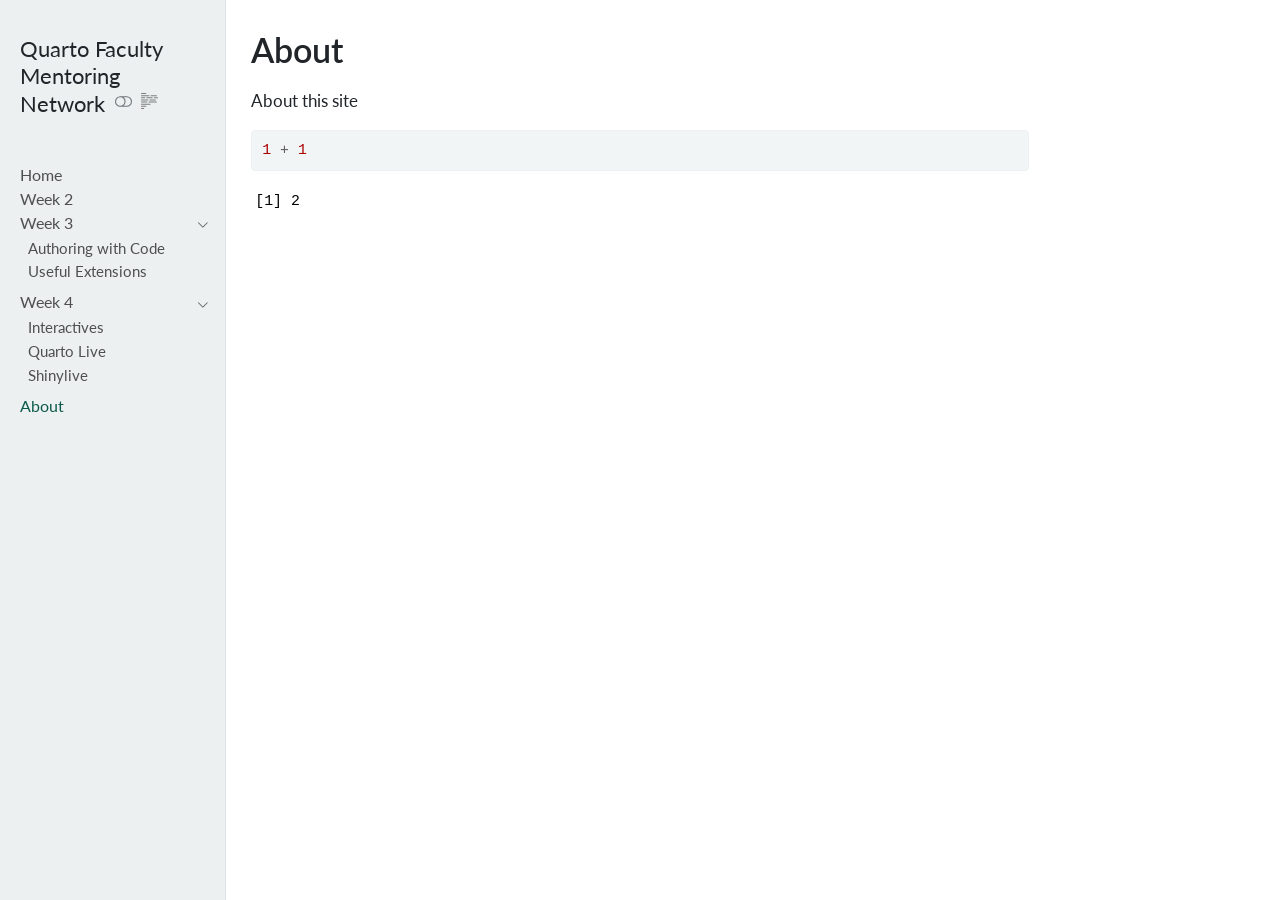
==== commit 70b17ceb: "Built site for gh-pages" ====
--- a/about.html
+++ b/about.html
@@ -385,6 +385,12 @@
  <span class="menu-text">Quarto Live</span></a>
   </div>
 </li>
+          <li class="sidebar-item">
+  <div class="sidebar-item-container"> 
+  <a href="./shinylive.html" class="sidebar-item-text sidebar-link">
+ <span class="menu-text">Shinylive</span></a>
+  </div>
+</li>
       </ul>
   </li>
         <li class="sidebar-item">
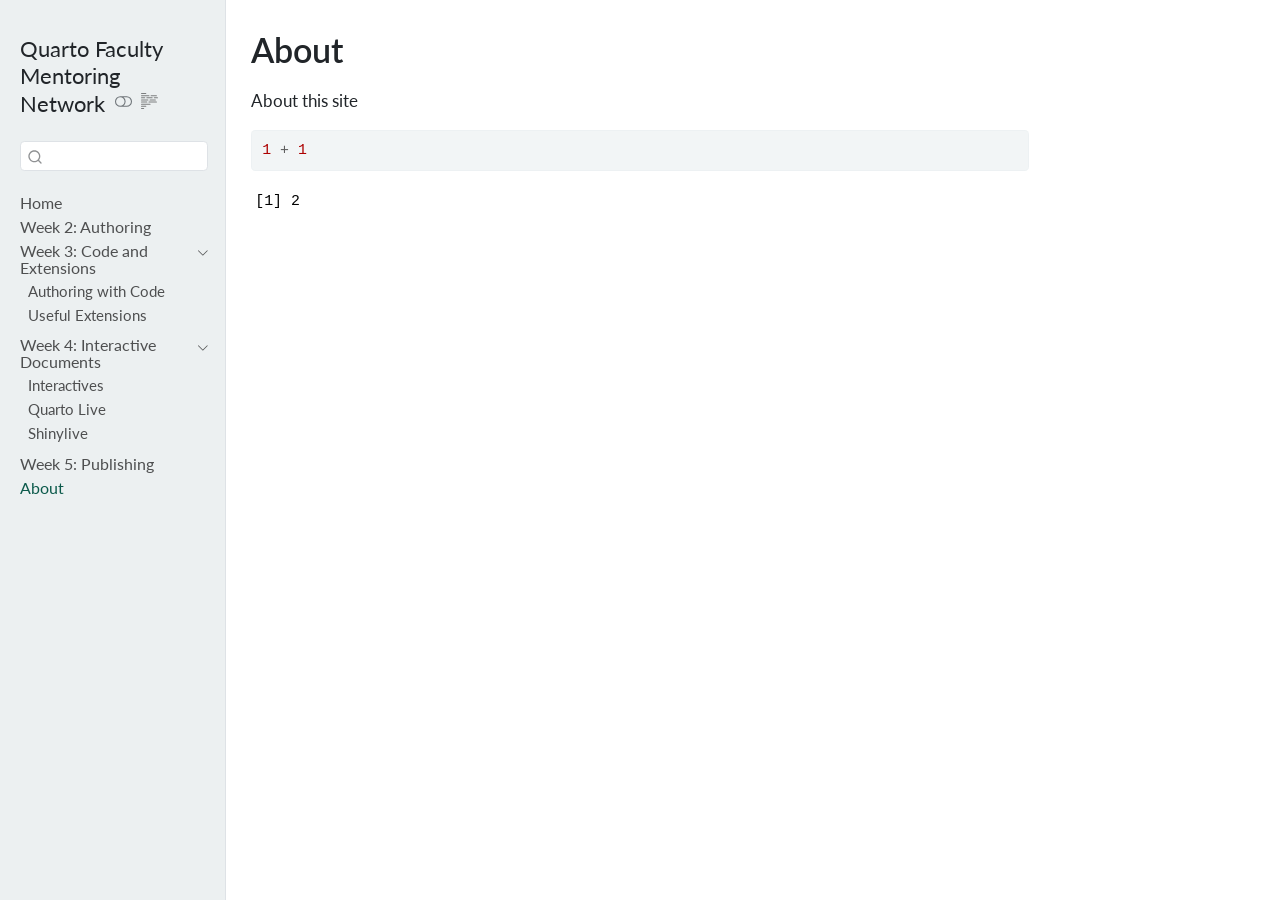
==== commit 24f9f1ff: "Built site for gh-pages" ====
--- a/about.html
+++ b/about.html
@@ -2,13 +2,16 @@
 <html xmlns="http://www.w3.org/1999/xhtml" lang="en" xml:lang="en"><head>
 
 <meta charset="utf-8">
-<meta name="generator" content="quarto-1.8.27">
+<meta name="generator" content="quarto-1.9.36">
 
 <meta name="viewport" content="width=device-width, initial-scale=1.0, user-scalable=yes">
 
 
 <title>About – Quarto Faculty Mentoring Network</title>
 <style>
+/* Default styles provided by pandoc.
+** See https://pandoc.org/MANUAL.html#variables-for-html for config info.
+*/
 code{white-space: pre-wrap;}
 span.smallcaps{font-variant: small-caps;}
 div.columns{display: flex; gap: min(4vw, 1.5em);}
@@ -67,17 +70,16 @@
 <meta name="quarto:offset" content="./">
 <script src="site_libs/quarto-html/quarto.js" type="module"></script>
 <script src="site_libs/quarto-html/tabsets/tabsets.js" type="module"></script>
-<script src="site_libs/quarto-html/axe/axe-check.js" type="module"></script>
 <script src="site_libs/quarto-html/popper.min.js"></script>
 <script src="site_libs/quarto-html/tippy.umd.min.js"></script>
 <script src="site_libs/quarto-html/anchor.min.js"></script>
 <link href="site_libs/quarto-html/tippy.css" rel="stylesheet">
-<link href="site_libs/quarto-html/quarto-syntax-highlighting-ed96de9b727972fe78a7b5d16c58bf87.css" rel="stylesheet" class="quarto-color-scheme" id="quarto-text-highlighting-styles">
-<link href="site_libs/quarto-html/quarto-syntax-highlighting-dark-4d9afe2b8d18ee9fa5d0d57b5ed4214d.css" rel="stylesheet" class="quarto-color-scheme quarto-color-alternate" id="quarto-text-highlighting-styles">
+<link href="site_libs/quarto-html/quarto-syntax-highlighting-845c23b38eaddc0f92fda52bfe77a8c8.css" rel="stylesheet" class="quarto-color-scheme" id="quarto-text-highlighting-styles">
+<link href="site_libs/quarto-html/quarto-syntax-highlighting-dark-f418161beb48e0141c760e455f12af2c.css" rel="stylesheet" class="quarto-color-scheme quarto-color-alternate" id="quarto-text-highlighting-styles">
 <script src="site_libs/bootstrap/bootstrap.min.js"></script>
 <link href="site_libs/bootstrap/bootstrap-icons.css" rel="stylesheet">
-<link href="site_libs/bootstrap/bootstrap-4d8b594121dd52e54118692cc759f5c0.min.css" rel="stylesheet" append-hash="true" class="quarto-color-scheme" id="quarto-bootstrap" data-mode="light">
-<link href="site_libs/bootstrap/bootstrap-dark-567b30ad711c8693efb6495feb883fb3.min.css" rel="stylesheet" append-hash="true" class="quarto-color-scheme quarto-color-alternate" id="quarto-bootstrap" data-mode="dark">
+<link href="site_libs/bootstrap/bootstrap-afa47df0b9d33c5abd1bced1eaab4b8f.min.css" rel="stylesheet" append-hash="true" class="quarto-color-scheme" id="quarto-bootstrap" data-mode="light">
+<link href="site_libs/bootstrap/bootstrap-dark-ad5070471fd92383d90ec7a425ee2c80.min.css" rel="stylesheet" append-hash="true" class="quarto-color-scheme quarto-color-alternate" id="quarto-bootstrap" data-mode="dark">
 <script id="quarto-search-options" type="application/json">{
   "location": "sidebar",
   "copy-button": false,
@@ -338,13 +340,13 @@
         <li class="sidebar-item">
   <div class="sidebar-item-container"> 
   <a href="./authoring.html" class="sidebar-item-text sidebar-link">
- <span class="menu-text">Week 2</span></a>
+ <span class="menu-text">Week 2: Authoring</span></a>
   </div>
 </li>
         <li class="sidebar-item sidebar-item-section">
       <div class="sidebar-item-container"> 
             <a class="sidebar-item-text sidebar-link text-start" data-bs-toggle="collapse" data-bs-target="#quarto-sidebar-section-1" role="navigation" aria-expanded="true">
- <span class="menu-text">Week 3</span></a>
+ <span class="menu-text">Week 3: Code and Extensions</span></a>
           <a class="sidebar-item-toggle text-start" data-bs-toggle="collapse" data-bs-target="#quarto-sidebar-section-1" role="navigation" aria-expanded="true" aria-label="Toggle section">
             <i class="bi bi-chevron-right ms-2"></i>
           </a> 
@@ -367,7 +369,7 @@
         <li class="sidebar-item sidebar-item-section">
       <div class="sidebar-item-container"> 
             <a class="sidebar-item-text sidebar-link text-start" data-bs-toggle="collapse" data-bs-target="#quarto-sidebar-section-2" role="navigation" aria-expanded="true">
- <span class="menu-text">Week 4</span></a>
+ <span class="menu-text">Week 4: Interactive Documents</span></a>
           <a class="sidebar-item-toggle text-start" data-bs-toggle="collapse" data-bs-target="#quarto-sidebar-section-2" role="navigation" aria-expanded="true" aria-label="Toggle section">
             <i class="bi bi-chevron-right ms-2"></i>
           </a> 
@@ -393,6 +395,12 @@
 </li>
       </ul>
   </li>
+        <li class="sidebar-item">
+  <div class="sidebar-item-container"> 
+  <a href="./publishing.html" class="sidebar-item-text sidebar-link">
+ <span class="menu-text">Week 5: Publishing</span></a>
+  </div>
+</li>
         <li class="sidebar-item">
   <div class="sidebar-item-container"> 
   <a href="./about.html" class="sidebar-item-text sidebar-link active">
--- a/site_libs/quarto-html/quarto-syntax-highlighting-845c23b38eaddc0f92fda52bfe77a8c8.css
+++ b/site_libs/quarto-html/quarto-syntax-highlighting-845c23b38eaddc0f92fda52bfe77a8c8.css
@@ -0,0 +1,236 @@
+/* quarto syntax highlight colors */
+:root {
+  --quarto-hl-ot-color: #003B4F;
+  --quarto-hl-at-color: #657422;
+  --quarto-hl-ss-color: #20794D;
+  --quarto-hl-an-color: #5E5E5E;
+  --quarto-hl-fu-color: #4758AB;
+  --quarto-hl-st-color: #20794D;
+  --quarto-hl-cf-color: #003B4F;
+  --quarto-hl-op-color: #5E5E5E;
+  --quarto-hl-er-color: #AD0000;
+  --quarto-hl-bn-color: #AD0000;
+  --quarto-hl-al-color: #AD0000;
+  --quarto-hl-va-color: #111111;
+  --quarto-hl-bu-color: inherit;
+  --quarto-hl-ex-color: inherit;
+  --quarto-hl-pp-color: #AD0000;
+  --quarto-hl-in-color: #5E5E5E;
+  --quarto-hl-vs-color: #20794D;
+  --quarto-hl-wa-color: #5E5E5E;
+  --quarto-hl-do-color: #5E5E5E;
+  --quarto-hl-im-color: #00769E;
+  --quarto-hl-ch-color: #20794D;
+  --quarto-hl-dt-color: #AD0000;
+  --quarto-hl-fl-color: #AD0000;
+  --quarto-hl-co-color: #5E5E5E;
+  --quarto-hl-cv-color: #5E5E5E;
+  --quarto-hl-cn-color: #8f5902;
+  --quarto-hl-sc-color: #5E5E5E;
+  --quarto-hl-dv-color: #AD0000;
+  --quarto-hl-kw-color: #003B4F;
+}
+
+/* other quarto variables */
+:root {
+  --quarto-font-monospace: SFMono-Regular, Menlo, Monaco, Consolas, "Liberation Mono", "Courier New", monospace;
+}
+
+/* syntax highlight based on Pandoc's rules */
+pre > code.sourceCode > span {
+  color: #003B4F;
+}
+
+code.sourceCode > span {
+  color: #003B4F;
+}
+
+div.sourceCode,
+div.sourceCode pre.sourceCode {
+  color: #003B4F;
+}
+
+/* Normal */
+code span {
+  color: #003B4F;
+}
+
+/* Alert */
+code span.al {
+  color: #AD0000;
+  font-style: inherit;
+}
+
+/* Annotation */
+code span.an {
+  color: #5E5E5E;
+  font-style: inherit;
+}
+
+/* Attribute */
+code span.at {
+  color: #657422;
+  font-style: inherit;
+}
+
+/* BaseN */
+code span.bn {
+  color: #AD0000;
+  font-style: inherit;
+}
+
+/* BuiltIn */
+code span.bu {
+  font-style: inherit;
+}
+
+/* ControlFlow */
+code span.cf {
+  color: #003B4F;
+  font-weight: bold;
+  font-style: inherit;
+}
+
+/* Char */
+code span.ch {
+  color: #20794D;
+  font-style: inherit;
+}
+
+/* Constant */
+code span.cn {
+  color: #8f5902;
+  font-style: inherit;
+}
+
+/* Comment */
+code span.co {
+  color: #5E5E5E;
+  font-style: inherit;
+}
+
+/* CommentVar */
+code span.cv {
+  color: #5E5E5E;
+  font-style: italic;
+}
+
+/* Documentation */
+code span.do {
+  color: #5E5E5E;
+  font-style: italic;
+}
+
+/* DataType */
+code span.dt {
+  color: #AD0000;
+  font-style: inherit;
+}
+
+/* DecVal */
+code span.dv {
+  color: #AD0000;
+  font-style: inherit;
+}
+
+/* Error */
+code span.er {
+  color: #AD0000;
+  font-style: inherit;
+}
+
+/* Extension */
+code span.ex {
+  font-style: inherit;
+}
+
+/* Float */
+code span.fl {
+  color: #AD0000;
+  font-style: inherit;
+}
+
+/* Function */
+code span.fu {
+  color: #4758AB;
+  font-style: inherit;
+}
+
+/* Import */
+code span.im {
+  color: #00769E;
+  font-style: inherit;
+}
+
+/* Information */
+code span.in {
+  color: #5E5E5E;
+  font-style: inherit;
+}
+
+/* Keyword */
+code span.kw {
+  color: #003B4F;
+  font-weight: bold;
+  font-style: inherit;
+}
+
+/* Operator */
+code span.op {
+  color: #5E5E5E;
+  font-style: inherit;
+}
+
+/* Other */
+code span.ot {
+  color: #003B4F;
+  font-style: inherit;
+}
+
+/* Preprocessor */
+code span.pp {
+  color: #AD0000;
+  font-style: inherit;
+}
+
+/* SpecialChar */
+code span.sc {
+  color: #5E5E5E;
+  font-style: inherit;
+}
+
+/* SpecialString */
+code span.ss {
+  color: #20794D;
+  font-style: inherit;
+}
+
+/* String */
+code span.st {
+  color: #20794D;
+  font-style: inherit;
+}
+
+/* Variable */
+code span.va {
+  color: #111111;
+  font-style: inherit;
+}
+
+/* VerbatimString */
+code span.vs {
+  color: #20794D;
+  font-style: inherit;
+}
+
+/* Warning */
+code span.wa {
+  color: #5E5E5E;
+  font-style: italic;
+}
+
+.prevent-inlining {
+  content: "</";
+}
+
+/*# sourceMappingURL=ac89f0bb514bba72461919f78549e31c.css.map */
--- a/site_libs/quarto-html/quarto-syntax-highlighting-dark-f418161beb48e0141c760e455f12af2c.css
+++ b/site_libs/quarto-html/quarto-syntax-highlighting-dark-f418161beb48e0141c760e455f12af2c.css
@@ -0,0 +1,219 @@
+/* quarto syntax highlight colors */
+:root {
+  --quarto-hl-al-color: #f07178;
+  --quarto-hl-an-color: #d4d0ab;
+  --quarto-hl-at-color: #00e0e0;
+  --quarto-hl-bn-color: #d4d0ab;
+  --quarto-hl-bu-color: #abe338;
+  --quarto-hl-ch-color: #abe338;
+  --quarto-hl-co-color: #f8f8f2;
+  --quarto-hl-cv-color: #ffd700;
+  --quarto-hl-cn-color: #ffd700;
+  --quarto-hl-cf-color: #ffa07a;
+  --quarto-hl-dt-color: #ffa07a;
+  --quarto-hl-dv-color: #d4d0ab;
+  --quarto-hl-do-color: #f8f8f2;
+  --quarto-hl-er-color: #f07178;
+  --quarto-hl-ex-color: #00e0e0;
+  --quarto-hl-fl-color: #d4d0ab;
+  --quarto-hl-fu-color: #ffa07a;
+  --quarto-hl-im-color: #abe338;
+  --quarto-hl-in-color: #d4d0ab;
+  --quarto-hl-kw-color: #ffa07a;
+  --quarto-hl-op-color: #ffa07a;
+  --quarto-hl-ot-color: #00e0e0;
+  --quarto-hl-pp-color: #dcc6e0;
+  --quarto-hl-re-color: #00e0e0;
+  --quarto-hl-sc-color: #abe338;
+  --quarto-hl-ss-color: #abe338;
+  --quarto-hl-st-color: #abe338;
+  --quarto-hl-va-color: #00e0e0;
+  --quarto-hl-vs-color: #abe338;
+  --quarto-hl-wa-color: #dcc6e0;
+}
+
+/* other quarto variables */
+:root {
+  --quarto-font-monospace: SFMono-Regular, Menlo, Monaco, Consolas, "Liberation Mono", "Courier New", monospace;
+}
+
+/* syntax highlight based on Pandoc's rules */
+pre > code.sourceCode > span {
+  color: #f8f8f2;
+}
+
+code.sourceCode > span {
+  color: #f8f8f2;
+}
+
+div.sourceCode,
+div.sourceCode pre.sourceCode {
+  color: #f8f8f2;
+}
+
+/* Normal */
+code span {
+  color: #f8f8f2;
+}
+
+/* Alert */
+code span.al {
+  color: #f07178;
+}
+
+/* Annotation */
+code span.an {
+  color: #d4d0ab;
+}
+
+/* Attribute */
+code span.at {
+  color: #00e0e0;
+}
+
+/* BaseN */
+code span.bn {
+  color: #d4d0ab;
+}
+
+/* BuiltIn */
+code span.bu {
+  color: #abe338;
+}
+
+/* ControlFlow */
+code span.cf {
+  font-weight: bold;
+  color: #ffa07a;
+}
+
+/* Char */
+code span.ch {
+  color: #abe338;
+}
+
+/* Constant */
+code span.cn {
+  color: #ffd700;
+}
+
+/* Comment */
+code span.co {
+  font-style: italic;
+  color: #f8f8f2;
+}
+
+/* CommentVar */
+code span.cv {
+  color: #ffd700;
+}
+
+/* Documentation */
+code span.do {
+  color: #f8f8f2;
+}
+
+/* DataType */
+code span.dt {
+  color: #ffa07a;
+}
+
+/* DecVal */
+code span.dv {
+  color: #d4d0ab;
+}
+
+/* Error */
+code span.er {
+  color: #f07178;
+  text-decoration: underline;
+}
+
+/* Extension */
+code span.ex {
+  font-weight: bold;
+  color: #00e0e0;
+}
+
+/* Float */
+code span.fl {
+  color: #d4d0ab;
+}
+
+/* Function */
+code span.fu {
+  color: #ffa07a;
+}
+
+/* Import */
+code span.im {
+  color: #abe338;
+}
+
+/* Information */
+code span.in {
+  color: #d4d0ab;
+}
+
+/* Keyword */
+code span.kw {
+  font-weight: bold;
+  color: #ffa07a;
+}
+
+/* Operator */
+code span.op {
+  color: #ffa07a;
+}
+
+/* Other */
+code span.ot {
+  color: #00e0e0;
+}
+
+/* Preprocessor */
+code span.pp {
+  color: #dcc6e0;
+}
+
+/* RegionMarker */
+code span.re {
+  background-color: #f8f8f2;
+  color: #00e0e0;
+}
+
+/* SpecialChar */
+code span.sc {
+  color: #abe338;
+}
+
+/* SpecialString */
+code span.ss {
+  color: #abe338;
+}
+
+/* String */
+code span.st {
+  color: #abe338;
+}
+
+/* Variable */
+code span.va {
+  color: #00e0e0;
+}
+
+/* VerbatimString */
+code span.vs {
+  color: #abe338;
+}
+
+/* Warning */
+code span.wa {
+  color: #dcc6e0;
+}
+
+.prevent-inlining {
+  content: "</";
+}
+
+/*# sourceMappingURL=378c2a0cc31455d06730fbe37c8f3789.css.map */
